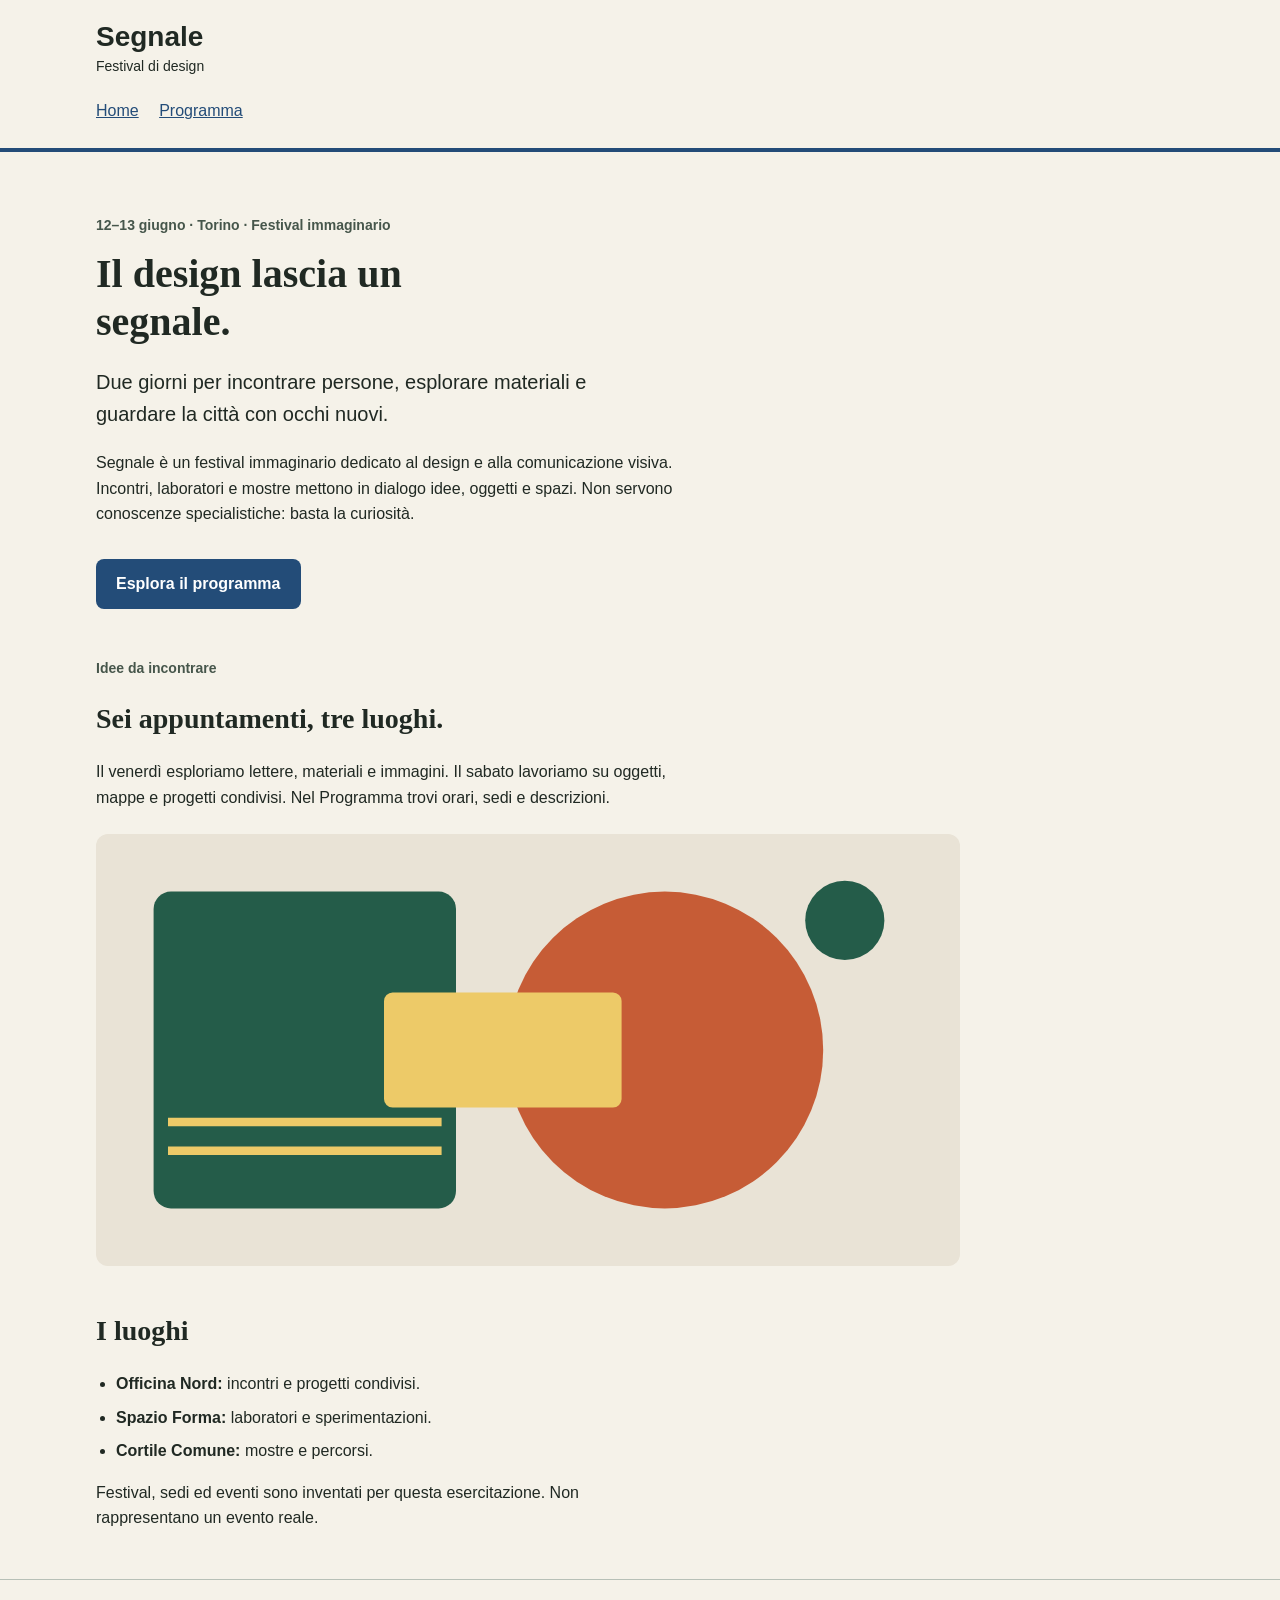
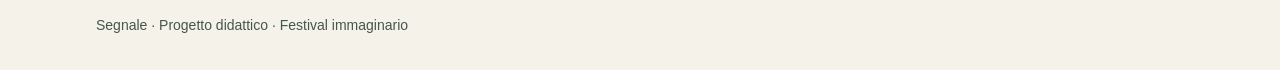
==== index.html @ 13a2f0b7 "inizio" ====
<!doctype html>
<html lang="it">
<head>
  <meta charset="utf-8">
  <meta name="viewport" content="width=device-width, initial-scale=1">
  <title>Segnale — Festival di design</title>
  <link rel="stylesheet" href="style.css">
</head>
<body>
  <a class="skip-link" href="#contenuto">Vai al contenuto</a>
  <header class="site-header">
    <div class="container">
      <a class="brand" href="index.html">Segnale<span>Festival di design</span></a>
      <nav>
        <a href="index.html">Home</a>
        <a href="programma.html">Programma</a>
      </nav>
    </div>
  </header>

  <main id="contenuto" class="container">
    <section class="intro">
      <p class="eyebrow">12–13 giugno · Torino · Festival immaginario</p>
      <h1 id="titolo-home">Il design lascia un segnale.</h1>
      <p class="lead">Due giorni per incontrare persone, esplorare materiali e guardare la città con occhi nuovi.</p>
      <p class="reading-text">Segnale è un festival immaginario dedicato al design e alla comunicazione visiva. Incontri, laboratori e mostre mettono in dialogo idee, oggetti e spazi. Non servono conoscenze specialistiche: basta la curiosità.</p>
      <a class="button-link" href="programma.html">Esplora il programma</a>
    </section>

    <section class="content-section">
      <p class="eyebrow">Idee da incontrare</p>
      <h2 id="titolo-festival">Sei appuntamenti, tre luoghi.</h2>
      <p class="reading-text">Il venerdì esploriamo lettere, materiali e immagini. Il sabato lavoriamo su oggetti, mappe e progetti condivisi. Nel Programma trovi orari, sedi e descrizioni.</p>
      <img class="festival-image" src="assets/festival.svg" alt="Composizione geometrica di cerchi e rettangoli nei colori del festival" width="1200" height="600">
    </section>

    <section class="content-section">
      <h2 id="titolo-luoghi">I luoghi</h2>
      <ul class="venues">
        <li><strong>Officina Nord:</strong> incontri e progetti condivisi.</li>
        <li><strong>Spazio Forma:</strong> laboratori e sperimentazioni.</li>
        <li><strong>Cortile Comune:</strong> mostre e percorsi.</li>
      </ul>
      <p class="reading-text">Festival, sedi ed eventi sono inventati per questa esercitazione. Non rappresentano un evento reale.</p>
    </section>
  </main>

  <footer class="site-footer"><div class="container"><p>Segnale · Progetto didattico · Festival immaginario</p></div></footer>
</body>
</html>
---- style.css ----
/* Segnale: esempio completo della consegna su Home e Programma. */

/* Valori condivisi: le regole interessate li richiamano con var(). */
:root {
  --colore-primario: #234c78;
  --colore-primario-scuro: #163454;
  --colore-sfondo: #f5f2e9;
  --colore-testo: #202923;
  --font-testo: Arial, Helvetica, sans-serif;
  --font-titoli: Georgia, "Times New Roman", serif;
}

* {
  box-sizing: border-box;
}

body {
  margin: 0;
  background: var(--colore-sfondo);
  color: var(--colore-testo);
  font-family: var(--font-testo);
  font-size: 1rem;
  line-height: 1.6;
}

a {
  color: var(--colore-primario);
}

a:hover {
  text-decoration: underline;
}

a:focus {
  outline: 3px solid var(--colore-testo);
}

.container {
  width: 92%;
  max-width: 68rem;
  margin: 0 auto;
}

.site-header {
  padding: 1.25rem 0;
  border-bottom: 4px solid var(--colore-primario);
}

.brand {
  display: inline-block;
  color: var(--colore-testo);
  font-size: 1.75rem;
  font-weight: bold;
  line-height: 1.2;
  text-decoration: none;
}

.brand span {
  display: block;
  margin-top: 0.25rem;
  font-size: 0.875rem;
  font-weight: normal;
}

nav {
  margin-top: 1rem;
}

nav a {
  display: inline-block;
  margin-right: 1rem;
  padding: 0.25rem 0;
}


.intro {
  padding: 3rem 0 1rem;
}

.eyebrow,
.event-meta {
  color: #46564b;
  font-size: 0.875rem;
  font-weight: bold;
}

h1,
h2,
h3 {
  font-family: var(--font-titoli);
  line-height: 1.2;
}

h1 {
  max-width: 18ch;
  margin: 0.75rem 0 1.25rem;
  font-size: 2.5rem;
}

h2 {
  font-size: 1.75rem;
}

h3 {
  margin: 0.5rem 0 0.75rem;
  font-size: 1.375rem;
}

.lead {
  max-width: 48ch;
  font-size: 1.25rem;
}

.reading-text {
  max-width: 65ch;
}

.button-link {
  display: inline-block;
  margin-top: 1rem;
  padding: 0.75rem 1.25rem;
  border-radius: 0.5rem;
  background: var(--colore-primario);
  color: #ffffff;
  font-weight: bold;
  text-decoration: none;
}

.button-link:hover {
  background: var(--colore-primario-scuro);
}

.content-section {
  margin: 2rem 0 3rem;
}

.festival-image {
  display: block;
  width: 100%;
  max-width: 54rem;
  height: auto;
  margin-top: 1.5rem;
  border-radius: 0.75rem;
}

.venues {
  padding-left: 1.25rem;
}

.venues li {
  margin-bottom: 0.5rem;
}

/* Disposizione di base: una colonna. */
.event-grid {
  display: grid;
  grid-template-columns: 1fr;
  gap: 2rem;
}

.event-card {
  overflow: hidden;
  border: 1px solid #b7c0b7;
  border-radius: 0.75rem;
  background: #ffffff;
}

.event-card img {
  display: block;
  width: 100%;
  height: auto;
}

.event-body {
  padding: 1.5rem;
}

.event-place {
  margin-bottom: 0;
  color: #46564b;
  font-size: 0.875rem;
}

.site-footer {
  padding: 1.25rem 0;
  border-top: 1px solid #b7c0b7;
  color: #46564b;
  font-size: 0.875rem;
}

.skip-link {
  position: absolute;
  top: -6rem;
  left: 1rem;
  padding: 0.75rem 1rem;
  background: #ffffff;
  color: var(--colore-testo);
}

.skip-link:focus {
  top: 1rem;
}

/* Da 600 px: due colonne. */
@media (min-width: 600px) {
  .event-grid {
    grid-template-columns: repeat(2, 1fr);
  }
}

/* Da 1024 px: tre colonne. Questa regola segue quella da 600 px. */
@media (min-width: 1024px) {
  .event-grid {
    grid-template-columns: repeat(3, 1fr);
  }
}
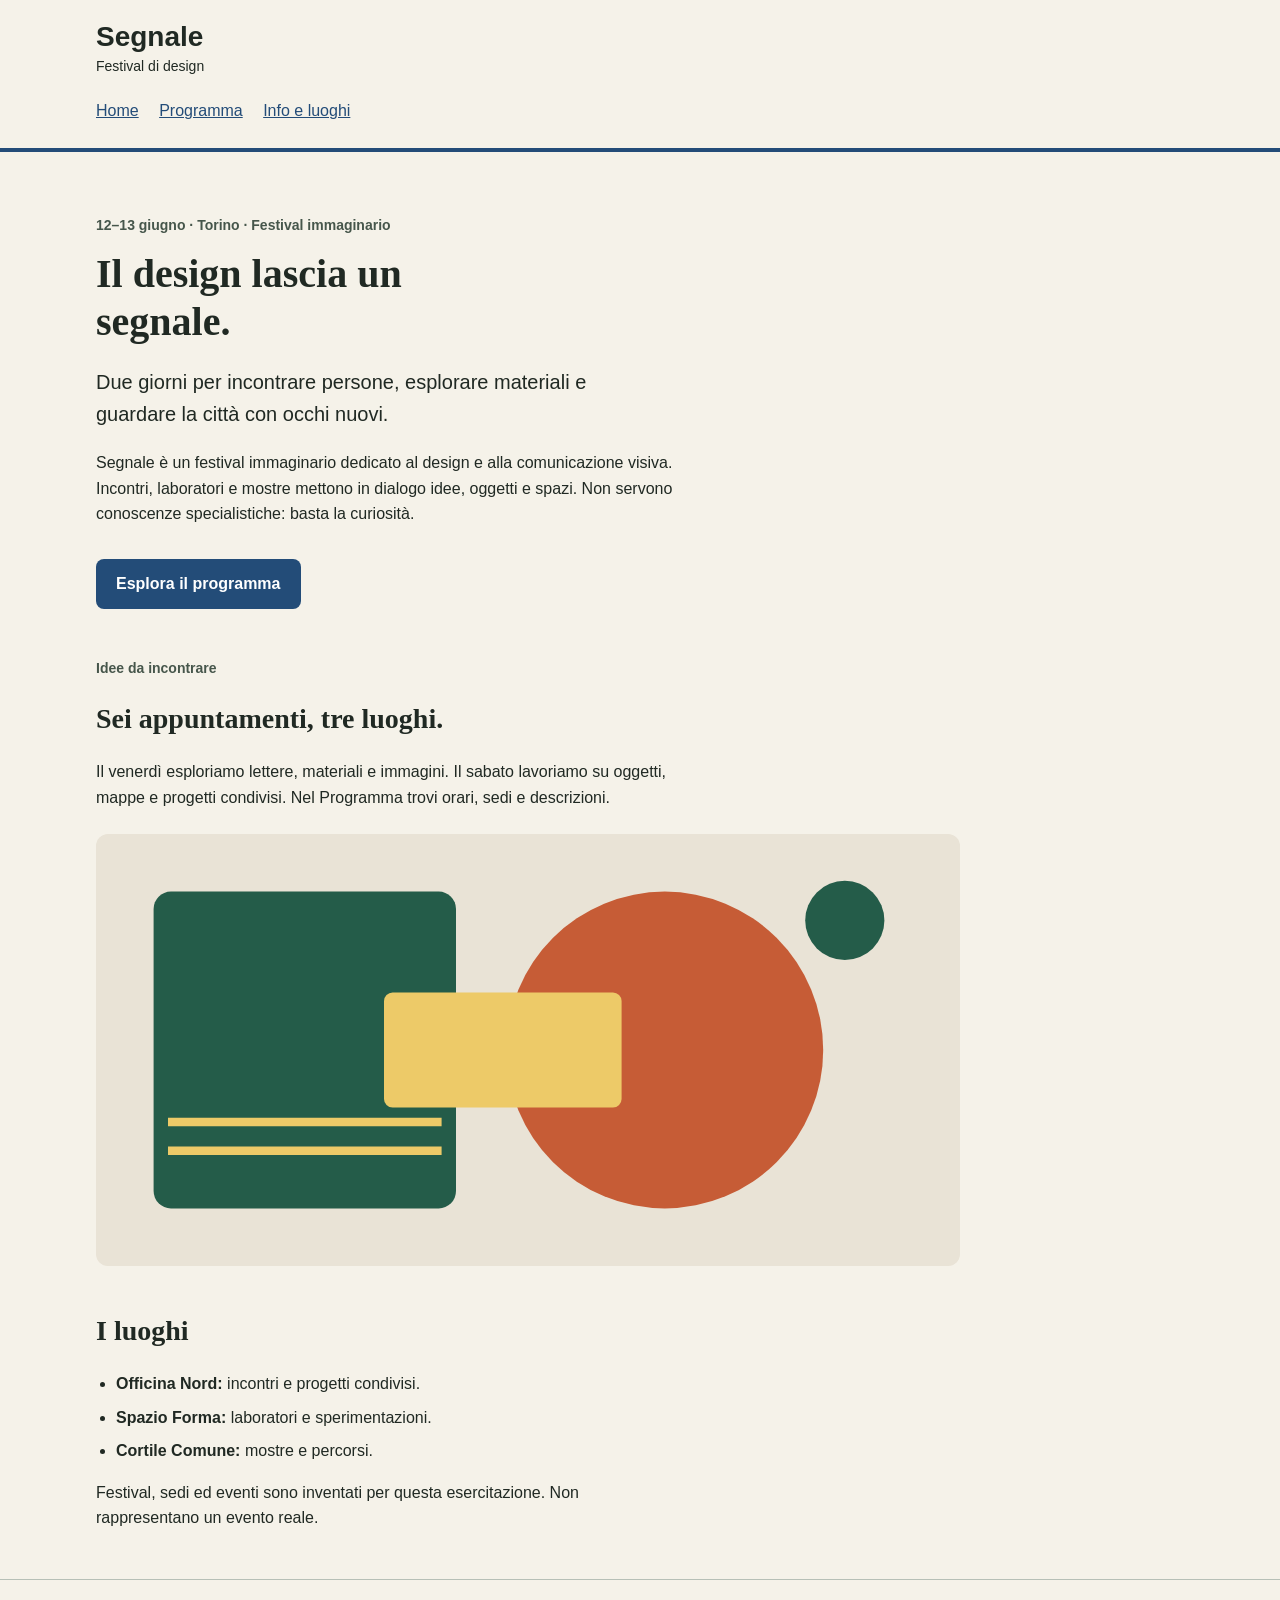
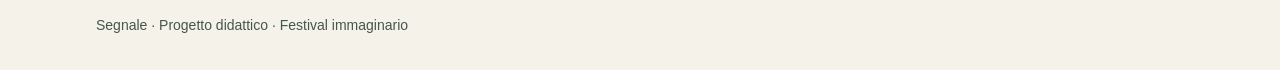
==== commit 73a43b4a: "aggiunta info e luoghi" ====
--- a/index.html
+++ b/index.html
@@ -12,9 +12,10 @@
     <div class="container">
       <a class="brand" href="index.html">Segnale<span>Festival di design</span></a>
       <nav>
-        <a href="index.html">Home</a>
-        <a href="programma.html">Programma</a>
-      </nav>
+  <a href="index.html">Home</a>
+  <a href="programma.html">Programma</a>
+  <a href="info.html">Info e luoghi</a>
+</nav>
     </div>
   </header>
 
